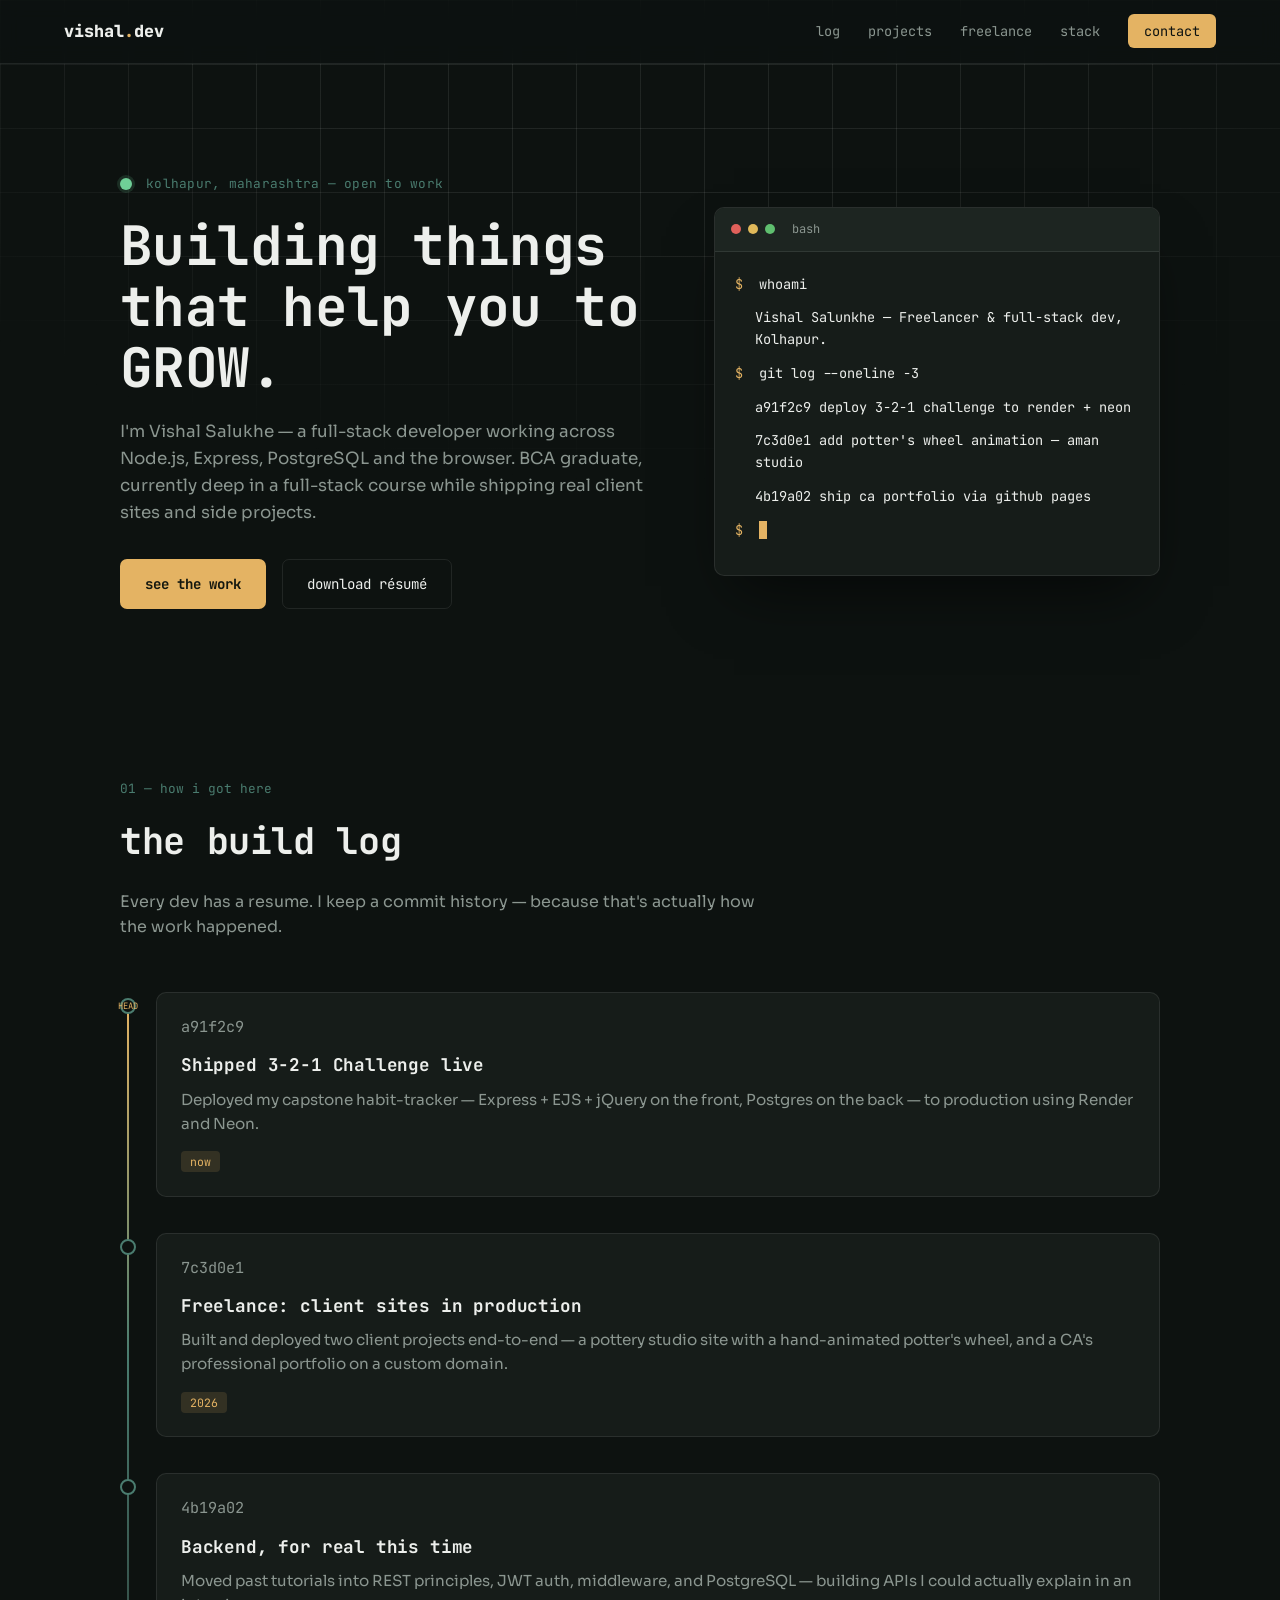
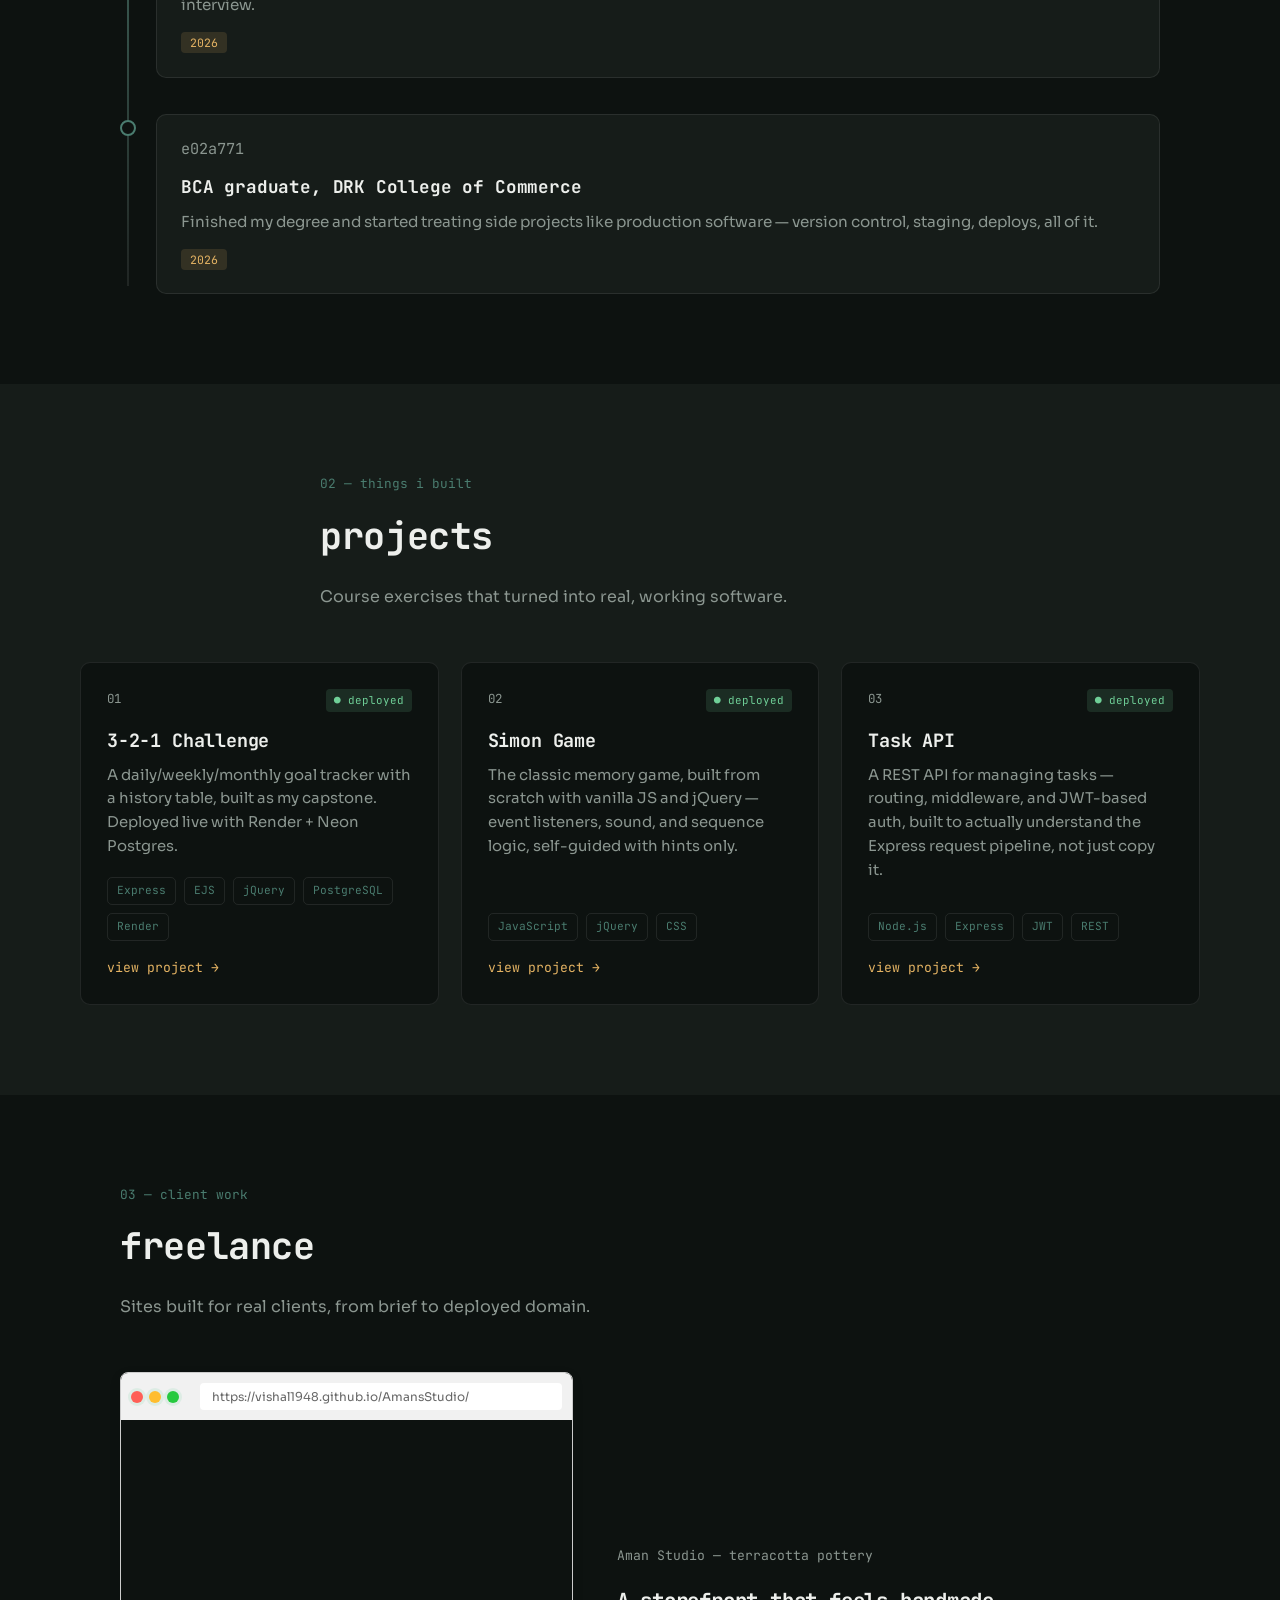
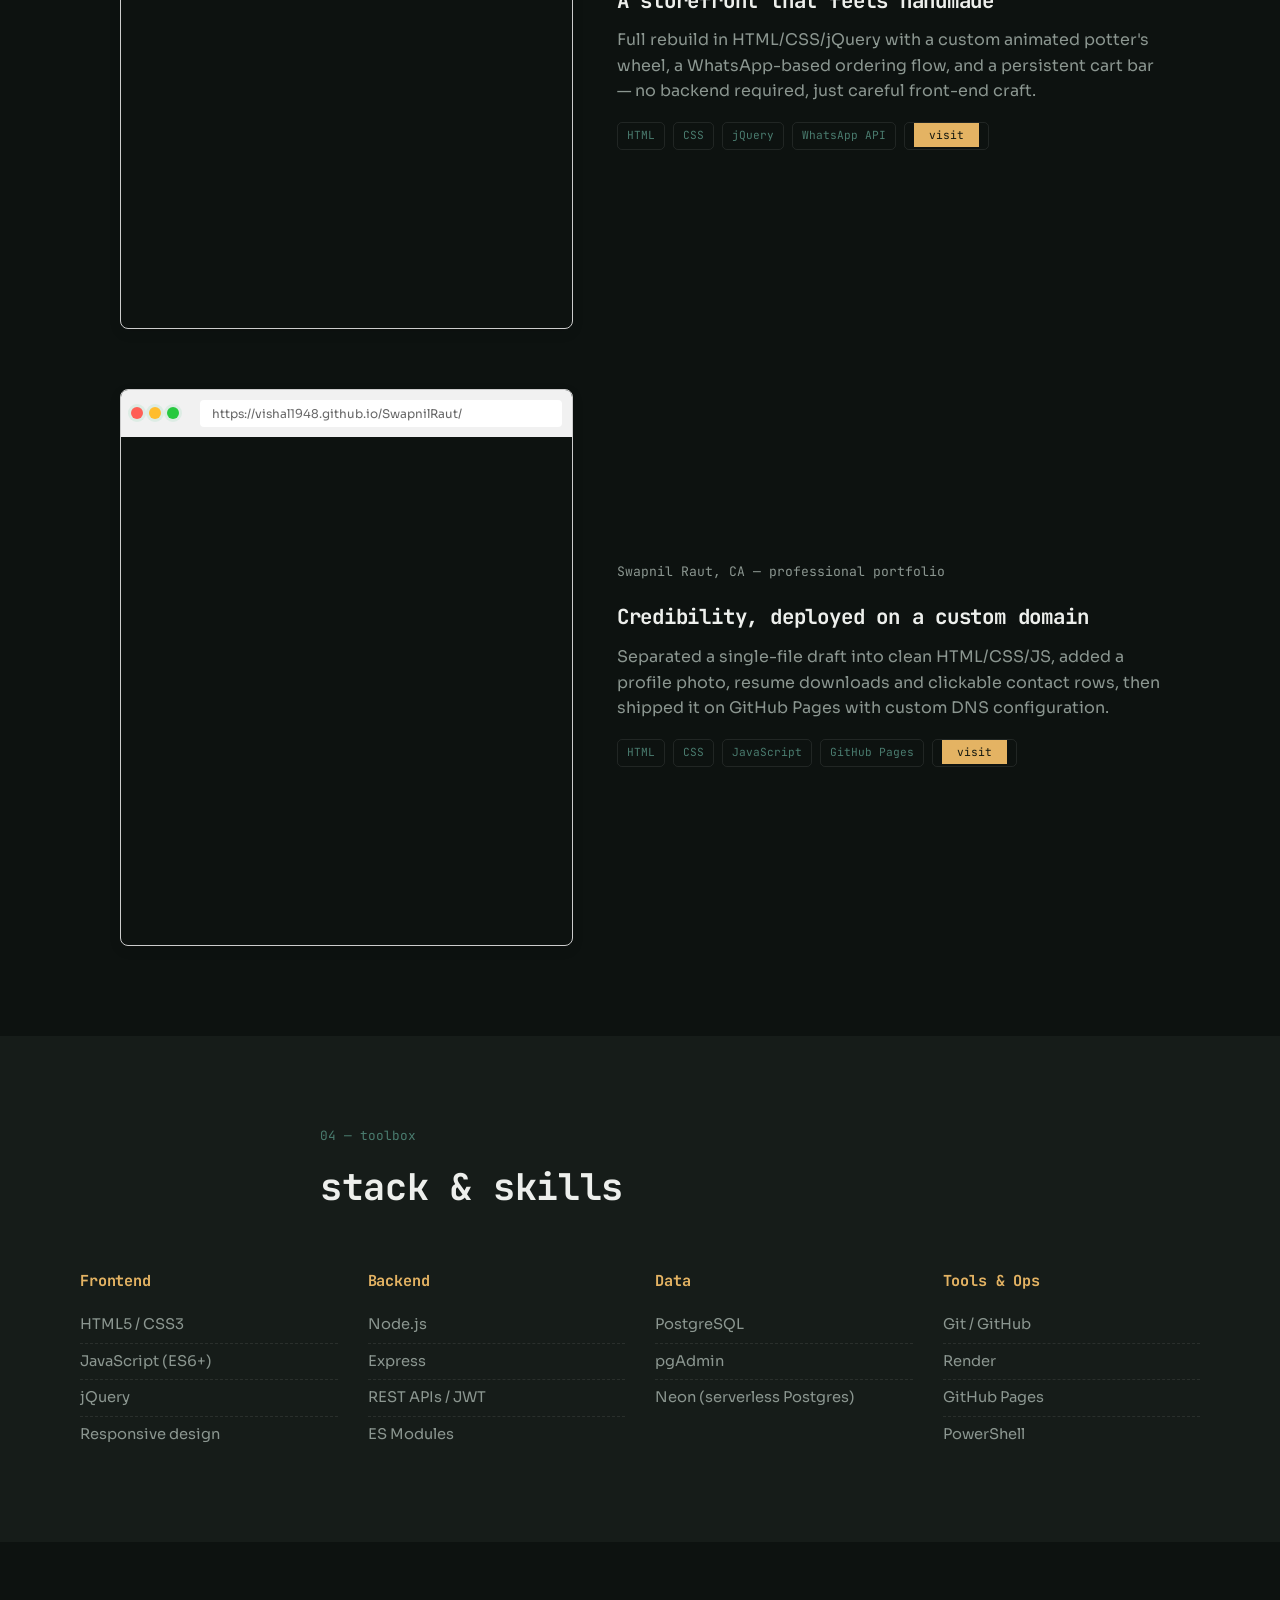
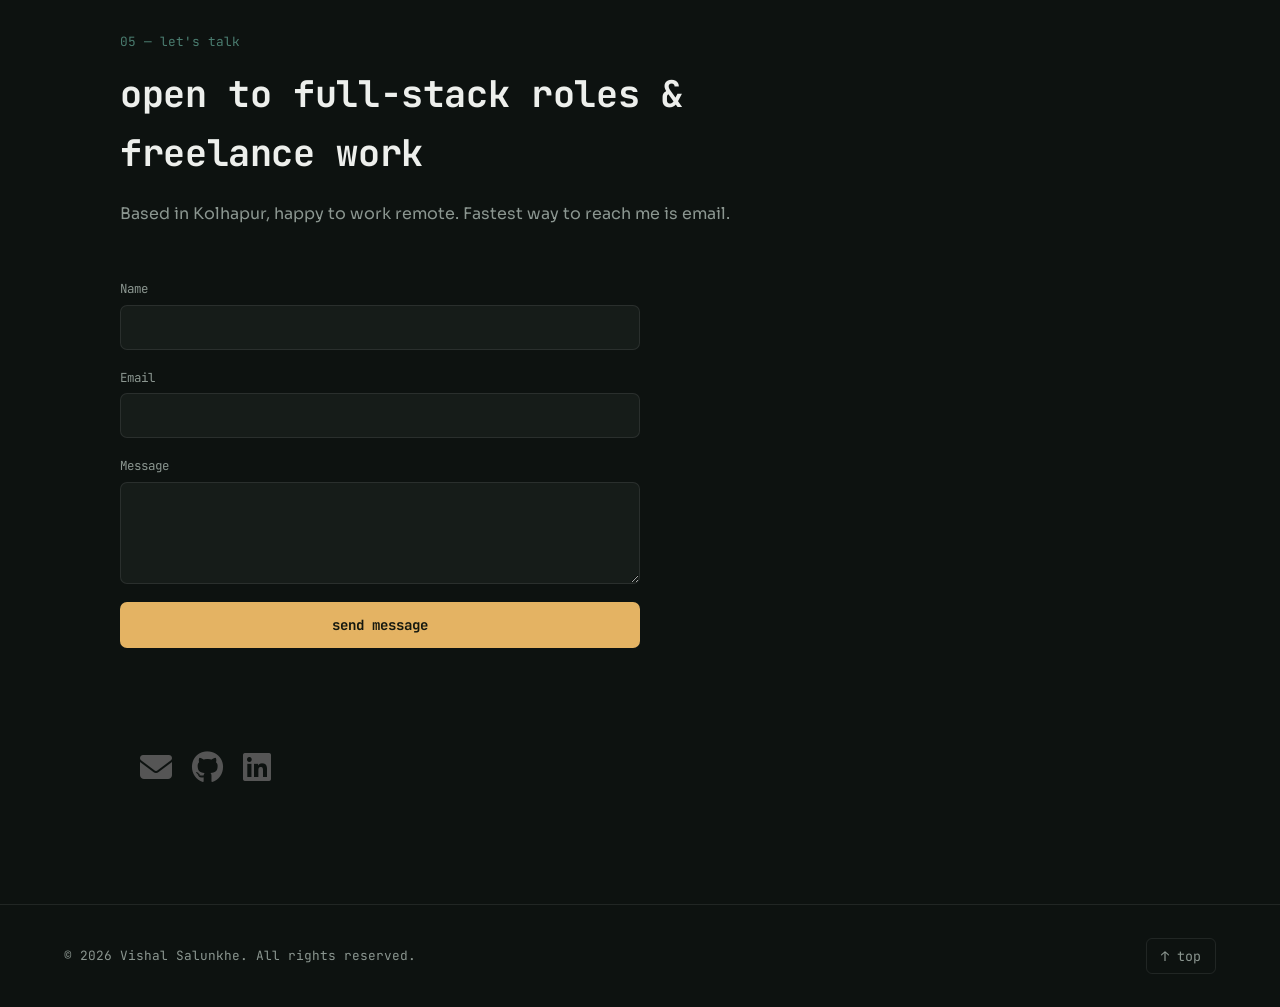
==== index.html @ b3265fe9 "First version of my portfolio" ====
<!DOCTYPE html>
<html lang="en">
<head>
<meta charset="UTF-8">
<meta name="viewport" content="width=device-width, initial-scale=1.0">
<title>Vishal — Freelancer & Full-Stack Developer</title>
<link rel="preconnect" href="https://fonts.googleapis.com">
<link href="https://fonts.googleapis.com/css2?family=JetBrains+Mono:wght@400;500;700;800&family=Sora:wght@300;400;500;600;700&display=swap" rel="stylesheet">
<link rel="stylesheet" href="style.css">
<link rel="stylesheet" href="https://cdnjs.cloudflare.com/ajax/libs/font-awesome/6.5.1/css/all.min.css">
</head>
<body>

<!-- ambient noise / grid backdrop -->
<div class="grid-backdrop" aria-hidden="true"></div>

<!-- ===== NAV ===== -->
<nav class="nav" id="nav">
  <a href="#top" class="nav__brand">vishal<span class="accent">.</span>dev</a>
  <button class="nav__toggle" id="navToggle" aria-label="Toggle menu">
    <span></span><span></span><span></span>
  </button>
  <ul class="nav__links" id="navLinks">
    <li><a href="#log" data-nav>log</a></li>
    <li><a href="#build" data-nav>projects</a></li>
    <li><a href="#freelance" data-nav>freelance</a></li>
    <li><a href="#stack" data-nav>stack</a></li>
    <li><a href="#contact" data-nav class="nav__cta">contact</a></li>
  </ul>
</nav>

<!-- ===== HERO ===== -->
<header class="hero" id="top">
  <div class="hero__inner">
    <p class="hero__eyebrow">
      <span class="dot" aria-hidden="true"></span>
      kolhapur, maharashtra &mdash; open to work
    </p>
    <h1 class="hero__title">
      <span class="hero__line" id="typedLine">Building things that help you to GROW.
    </h1>
    <p class="hero__sub">
      I'm Vishal Salukhe — a full-stack developer working across Node.js, Express, PostgreSQL and the browser.
      BCA graduate, currently deep in a full-stack course while shipping real client sites and side projects.
    </p>
    <div class="hero__actions">
      <a href="#build" class="btn btn--primary">see the work</a>
      <a href="/assets/Vishal_Resume.pdf" class="btn btn--ghost" download>download résumé</a>
    </div>
  </div>

  <div class="hero__terminal" aria-hidden="true">
    <div class="terminal">
      <div class="terminal__bar">
        <span></span><span></span><span></span>
        <p>bash</p>
      </div>
      <div class="terminal__body" id="terminalBody">
        <p><span class="prompt">$</span> whoami</p>
        <p class="typed-out">Vishal Salunkhe — Freelancer & full-stack dev, Kolhapur.</p>
        <p><span class="prompt">$</span> git log --oneline -3</p>
        <p class="typed-out">a91f2c9 deploy 3-2-1 challenge to render + neon</p>
        <p class="typed-out">7c3d0e1 add potter's wheel animation — aman studio</p>
        <p class="typed-out">4b19a02 ship ca portfolio via github pages</p>
        <p><span class="prompt">$</span> <span class="cursor">&nbsp;</span></p>
      </div>
    </div>
  </div>
</header>

<main>

<!-- ===== BUILD LOG (signature timeline) ===== -->
<section class="section" id="log">
  <div class="section__head">
    <p class="eyebrow">01 &mdash; how i got here</p>
    <h2>the build log</h2>
    <p class="section__desc">Every dev has a resume. I keep a commit history — because that's actually how the work happened.</p>
  </div>

  <div class="commitlog">
    <div class="commitlog__line" aria-hidden="true"></div>

    <div class="commit">
      <div class="commit__node">HEAD</div>
      <div class="commit__card">
        <p class="commit__hash">a91f2c9</p>
        <h3>Shipped 3-2-1 Challenge live</h3>
        <p>Deployed my capstone habit-tracker — Express + EJS + jQuery on the front, Postgres on the back — to production using Render and Neon.</p>
        <span class="commit__tag">now</span>
      </div>
    </div>

    <div class="commit">
      <div class="commit__node"></div>
      <div class="commit__card">
        <p class="commit__hash">7c3d0e1</p>
        <h3>Freelance: client sites in production</h3>
        <p>Built and deployed two client projects end-to-end — a pottery studio site with a hand-animated potter's wheel, and a CA's professional portfolio on a custom domain.</p>
        <span class="commit__tag">2026</span>
      </div>
    </div>

    <div class="commit">
      <div class="commit__node"></div>
      <div class="commit__card">
        <p class="commit__hash">4b19a02</p>
        <h3>Backend, for real this time</h3>
        <p>Moved past tutorials into REST principles, JWT auth, middleware, and PostgreSQL — building APIs I could actually explain in an interview.</p>
        <span class="commit__tag">2026</span>
      </div>
    </div>

    <div class="commit">
      <div class="commit__node"></div>
      <div class="commit__card">
        <p class="commit__hash">e02a771</p>
        <h3>BCA graduate, DRK College of Commerce</h3>
        <p>Finished my degree and started treating side projects like production software — version control, staging, deploys, all of it.</p>
        <span class="commit__tag">2026</span>
      </div>
    </div>

  </div>
</section>

<!-- ===== PROJECTS ===== -->
<section class="section section--alt" id="build">
  <div class="section__head">
    <p class="eyebrow">02 &mdash; things i built</p>
    <h2>projects</h2>
    <p class="section__desc">Course exercises that turned into real, working software.</p>
  </div>

  <div class="projects" id="projectGrid">
    <!-- populated by jQuery from PROJECTS data, see script.js -->
  </div>
</section>

<!-- ===== FREELANCE ===== -->
<section class="section" id="freelance">
  <div class="section__head">
    <p class="eyebrow">03 &mdash; client work</p>
    <h2>freelance</h2>
    <p class="section__desc">Sites built for real clients, from brief to deployed domain.</p>
  </div>

  <div class="freelance">
    <article class="freelance__card">
      <!-- <div class="freelance__media" data-tilt>
        <div class="wheel" aria-hidden="true">
          <div class="wheel__pot"></div>
        </div>
      </div> -->
      <div class="browser-container">
      <!-- Fake Browser Top Bar -->
          <div class="browser-bar">
            <span class="dot red"></span>
            <span class="dot yellow"></span>
            <span class="dot green"></span>
            <div class="browser-search">https://vishal1948.github.io/AmansStudio/</div>
          </div>
        <!-- The Live Preview Area -->
        <iframe src="https://vishal1948.github.io/AmansStudio/" title="Project Preview" loading="lazy"></iframe>
      </div>

      <div class="freelance__body">
        <p class="freelance__client">Aman Studio &mdash; terracotta pottery</p>
        <h3>A storefront that feels handmade</h3>
        <p>Full rebuild in HTML/CSS/jQuery with a custom animated potter's wheel, a WhatsApp-based ordering flow, and a persistent cart bar — no backend required, just careful front-end craft.</p>
        <ul class="tags">
          <li>HTML</li><li>CSS</li><li>jQuery</li><li>WhatsApp API</li><li><a href="https://vishal1948.github.io/AmansStudio/" target="_blank" style="background-color: #E4B363; color: #14180F; padding: 5px 15px;">visit</a></li>
        </ul>
      </div>
    </article>

    <article class="freelance__card freelance__card--reverse">
      <div class="browser-container">
      <!-- Fake Browser Top Bar -->
          <div class="browser-bar">
            <span class="dot red"></span>
            <span class="dot yellow"></span>
            <span class="dot green"></span>
            <div class="browser-search">https://vishal1948.github.io/SwapnilRaut/</div>
          </div>
        <!-- The Live Preview Area -->
        <iframe src="https://vishal1948.github.io/SwapnilRaut/" title="Project Preview" loading="lazy" ></iframe>
      </div>
      <div class="freelance__body">
        <p class="freelance__client">Swapnil Raut, CA &mdash; professional portfolio</p>
        <h3>Credibility, deployed on a custom domain</h3>
        <p>Separated a single-file draft into clean HTML/CSS/JS, added a profile photo, resume downloads and clickable contact rows, then shipped it on GitHub Pages with custom DNS configuration.</p>
        <ul class="tags">
          <li>HTML</li><li>CSS</li><li>JavaScript</li><li>GitHub Pages</li><li><a href="https://vishal1948.github.io/SwapnilRaut/" target="_blank" style="background-color: #E4B363; color: #14180F; padding: 5px 15px;">visit</a></li>
        </ul>
      </div>
    </article>
  </div>
</section>

<!-- ===== STACK ===== -->
<section class="section section--alt" id="stack">
  <div class="section__head">
    <p class="eyebrow">04 &mdash; toolbox</p>
    <h2>stack &amp; skills</h2>
  </div>

  <div class="stackgrid">
    <div class="stackgroup">
      <h4>Frontend</h4>
      <ul><li>HTML5 / CSS3</li><li>JavaScript (ES6+)</li><li>jQuery</li><li>Responsive design</li></ul>
    </div>
    <div class="stackgroup">
      <h4>Backend</h4>
      <ul><li>Node.js</li><li>Express</li><li>REST APIs / JWT</li><li>ES Modules</li></ul>
    </div>
    <div class="stackgroup">
      <h4>Data</h4>
      <ul><li>PostgreSQL</li><li>pgAdmin</li><li>Neon (serverless Postgres)</li></ul>
    </div>
    <div class="stackgroup">
      <h4>Tools &amp; Ops</h4>
      <ul><li>Git / GitHub</li><li>Render</li><li>GitHub Pages</li><li>PowerShell</li></ul>
    </div>
  </div>
</section>

<!-- ===== CONTACT ===== -->
<section class="section contact" id="contact">
  <div class="section__head">
    <p class="eyebrow">05 &mdash; let's talk</p>
    <h2>open to full-stack roles &amp; freelance work</h2>
    <p class="section__desc">Based in Kolhapur, happy to work remote. Fastest way to reach me is email.</p>
  </div>

  <form class="contact__form" id="contactForm" action="https://formspree.io/f/xaqrojvz" method="POST">
    <div class="field">
      <label for="name">Name</label>
      <input type="text" id="name" name="name" required>
    </div>
    <div class="field">
      <label for="email">Email</label>
      <input type="email" id="email" name="email" required>
    </div>
    <div class="field">
      <label for="message">Message</label>
      <textarea id="message" name="message" rows="4" required></textarea>
    </div>
    <button type="submit" class="btn btn--primary">send message</button>
    <p class="contact__status" id="contactStatus" role="status"></p>
  </form>
 
  <div class="social-container">
        <!-- Gmail Link (using envelope icon) -->
        <a href="mailto:salunkhevish1948@gmail.com" class="social-icon gmail" title="Email Me">
            <i class="fa-solid fa-envelope"></i>
        </a>

        <!-- GitHub Link -->
        <a href="https://github.com/vishal1948" target="_blank" class="social-icon github" title="GitHub Profile">
            <i class="fa-brands fa-github"></i>
        </a>

        <!-- LinkedIn Link -->
        <a href="https://www.linkedin.com/in/vishal-salunkhe-6aa006210/?lipi=urn%3Ali%3Apage%3Ad_flagship3_feed%3BS9roXnDfThKMFryb0PA30Q%3D%3D" target="_blank" class="social-icon linkedin" title="LinkedIn Profile">
            <i class="fa-brands fa-linkedin"></i>
        </a>
    </div>
</section>

</main>

<footer class="footer">
  <p>&copy; <span id="year"></span> Vishal Salunkhe. All rights reserved.</p>
  <button id="toTop" class="footer__top" aria-label="Back to top">↑ top</button>
</footer>

<script src="https://code.jquery.com/jquery-3.7.1.min.js"></script>
<script src="script.js"></script>
</body>
</html>
---- style.css ----
/* ============ TOKENS ============ */
:root {
  --bg: #0d1210;
  --surface: #161c19;
  --surface-2: #1d2521;
  --text: #edefec;
  --muted: #8b9690;
  --accent: #e4b363;
  --accent-soft: rgba(228, 179, 99, 0.14);
  --accent-2: #4a7c6f;
  --border: rgba(237, 239, 236, 0.09);
  --mono: "JetBrains Mono", ui-monospace, monospace;
  --sans: "Sora", system-ui, sans-serif;
  --radius: 10px;
  --maxw: 1120px;
}

@media (prefers-reduced-motion: reduce) {
  * {
    animation-duration: 0.01ms !important;
    animation-iteration-count: 1 !important;
    transition-duration: 0.01ms !important;
    scroll-behavior: auto !important;
  }
}

*,
*::before,
*::after {
  box-sizing: border-box;
}
html {
  scroll-behavior: smooth;
}
body {
  margin: 0;
  background: var(--bg);
  color: var(--text);
  font-family: var(--sans);
  line-height: 1.6;
  -webkit-font-smoothing: antialiased;
  overflow-x: hidden;
}
h1,
h2,
h3,
h4 {
  font-family: var(--mono);
  font-weight: 700;
  letter-spacing: -0.01em;
  margin: 0 0 0.5em;
}
a {
  color: inherit;
  text-decoration: none;
}
ul {
  margin: 0;
  padding: 0;
  list-style: none;
}
img {
  max-width: 100%;
  display: block;
}
.accent {
  color: var(--accent);
}

:focus-visible {
  outline: 2px solid var(--accent);
  outline-offset: 3px;
  border-radius: 4px;
}

/* ============ BACKDROP ============ */
.grid-backdrop {
  position: fixed;
  inset: 0;
  z-index: -1;
  background-image:
    linear-gradient(var(--border) 1px, transparent 1px),
    linear-gradient(90deg, var(--border) 1px, transparent 1px);
  background-size: 64px 64px;
  mask-image: radial-gradient(
    ellipse 80% 60% at 50% 0%,
    black 40%,
    transparent 90%
  );
}

/* ============ NAV ============ */
.nav {
  position: sticky;
  top: 0;
  z-index: 100;
  display: flex;
  align-items: center;
  justify-content: space-between;
  padding: 18px clamp(20px, 5vw, 64px);
  background: rgba(13, 18, 16, 0.75);
  backdrop-filter: blur(10px);
  border-bottom: 1px solid var(--border);
}
.nav__brand {
  font-family: var(--mono);
  font-weight: 800;
  font-size: 1.05rem;
}
.nav__links {
  display: flex;
  align-items: center;
  gap: 28px;
  font-family: var(--mono);
  font-size: 0.85rem;
}
.nav__links a {
  color: var(--muted);
  transition: color 0.2s;
  position: relative;
}
.nav__links a:hover {
  color: var(--text);
}
.nav__links a.active {
  color: var(--accent);
}
.nav__cta {
  color: var(--bg) !important;
  background: var(--accent);
  padding: 8px 16px;
  border-radius: 6px;
}
.nav__cta:hover {
  color: var(--bg) !important;
  opacity: 0.9;
}
.nav__toggle {
  display: none;
  flex-direction: column;
  gap: 5px;
  background: none;
  border: none;
  cursor: pointer;
  padding: 8px;
}
.nav__toggle span {
  width: 22px;
  height: 2px;
  background: var(--text);
  display: block;
}

/* ============ HERO ============ */
.hero {
  max-width: var(--maxw);
  margin: 0 auto;
  padding: clamp(48px, 9vw, 110px) clamp(20px, 5vw, 40px) 80px;
  display: grid;
  grid-template-columns: 1.1fr 0.9fr;
  gap: 48px;
  align-items: center;
}
.hero__eyebrow {
  font-family: var(--mono);
  font-size: 0.8rem;
  color: var(--accent-2);
  display: flex;
  align-items: center;
  gap: 8px;
  margin: 0 0 22px;
  text-transform: lowercase;
  letter-spacing: 0.02em;
}
.dot {
  width: 7px;
  height: 7px;
  border-radius: 50%;
  background: #6fcf97;
  box-shadow: 0 0 0 3px rgba(111, 207, 151, 0.15);
  display: inline-block;
  animation: pulse 2s infinite;
}
@keyframes pulse {
  0%,
  100% {
    opacity: 1;
  }
  50% {
    opacity: 0.4;
  }
}

.hero__title {
  font-size: clamp(2.1rem, 5vw, 3.4rem);
  line-height: 1.12;
  margin-bottom: 20px;
}
.hero__sub {
  color: var(--muted);
  font-size: 1.05rem;
  max-width: 46ch;
  margin: 0 0 32px;
}
.hero__actions {
  display: flex;
  gap: 16px;
  flex-wrap: wrap;
}

.btn {
  font-family: var(--mono);
  font-size: 0.88rem;
  padding: 13px 24px;
  border-radius: 7px;
  display: inline-block;
  transition:
    transform 0.15s ease,
    opacity 0.15s ease,
    background 0.2s;
  border: 1px solid transparent;
}

.btn--primary {
  background: var(--accent);
  color: #14180f;
  font-weight: 700;
}
.btn--primary:hover {
  transform: translateY(-2px);
  opacity: 0.92;
}
.btn--ghost {
  border-color: var(--border);
  color: var(--text);
}
.btn--ghost:hover {
  border-color: var(--accent);
  color: var(--accent);
}

/* ---- terminal ---- */
.hero__terminal {
  position: relative;
}
.terminal {
  background: var(--surface);
  border: 1px solid var(--border);
  border-radius: var(--radius);
  overflow: hidden;
  box-shadow: 0 30px 60px -20px rgba(0, 0, 0, 0.6);
}
.terminal__bar {
  display: flex;
  align-items: center;
  gap: 7px;
  padding: 12px 16px;
  background: var(--surface-2);
  border-bottom: 1px solid var(--border);
}
.terminal__bar span {
  width: 10px;
  height: 10px;
  border-radius: 50%;
  background: #43494a;
}
.terminal__bar span:nth-child(1) {
  background: #e0605a;
}
.terminal__bar span:nth-child(2) {
  background: #e0b95a;
}
.terminal__bar span:nth-child(3) {
  background: #5fbf6f;
}
.terminal__bar p {
  margin: 0 0 0 10px;
  font-family: var(--mono);
  font-size: 0.75rem;
  color: var(--muted);
}
.terminal__body {
  padding: 22px 20px;
  font-family: var(--mono);
  font-size: 0.85rem;
  min-height: 220px;
}
.terminal__body p {
  margin: 0 0 12px;
  color: var(--text);
}
.prompt {
  color: var(--accent);
  margin-right: 8px;
}
.typed-out {
  color: var(--muted);
  padding-left: 20px;
}
.cursor {
  background: var(--accent);
  animation: blink 1s step-start infinite;
}
@keyframes blink {
  50% {
    opacity: 0;
  }
}

/* ============ SECTIONS ============ */
.section {
  max-width: var(--maxw);
  margin: 0 auto;
  padding: 90px clamp(20px, 5vw, 40px);
}
.section--alt {
  background: var(--surface);
  max-width: none;
}
.section--alt > * {
  max-width: var(--maxw);
  margin-left: auto;
  margin-right: auto;
}
.section__head {
  margin-bottom: 52px;
  max-width: 640px;
}
.eyebrow {
  font-family: var(--mono);
  color: var(--accent-2);
  font-size: 0.8rem;
  margin: 0 0 12px;
}
.section__head h2 {
  font-size: clamp(1.6rem, 3.4vw, 2.3rem);
}
.section__desc {
  color: var(--muted);
  margin: 10px 0 0;
}

/* ============ COMMIT LOG ============ */
.commitlog {
  position: relative;
  padding-left: 36px;
}
.commitlog__line {
  position: absolute;
  left: 7px;
  top: 8px;
  bottom: 8px;
  width: 2px;
  background: linear-gradient(
    var(--accent),
    var(--accent-2) 40%,
    var(--border)
  );
}
.commit {
  position: relative;
  margin-bottom: 36px;
}
.commit:last-child {
  margin-bottom: 0;
}
.commit__node {
  position: absolute;
  left: -36px;
  top: 6px;
  width: 16px;
  height: 16px;
  border-radius: 50%;
  background: var(--bg);
  border: 2px solid var(--accent-2);
  display: flex;
  align-items: center;
  justify-content: center;
  font-family: var(--mono);
  font-size: 0.55rem;
  color: var(--accent);
}
.commit:first-child .commit__node {
  border-color: var(--accent);
  background: var(--accent);
  box-shadow: 0 0 0 4px var(--accent-soft);
  width: auto;
  height: auto;
  padding: 2px 7px;
  left: -46px;
  border-radius: 4px;
  top: 2px;
  color: var(--bg);
  font-weight: 700;
}
.commit__card {
  background: var(--surface);
  border: 1px solid var(--border);
  border-radius: var(--radius);
  padding: 22px 24px;
  transition:
    border-color 0.2s,
    transform 0.2s;
}
.commit__card:hover {
  border-color: var(--accent-2);
  transform: translateX(4px);
}
.commit__hash {
  font-family: var(--mono);
  color: var(--accent-2);
  font-size: 0.78rem;
  margin: 0 0 8px;
}
.commit__card h3 {
  font-size: 1.1rem;
  margin-bottom: 8px;
}
.commit__card p {
  color: var(--muted);
  margin: 0 0 12px;
  font-size: 0.95rem;
}
.commit__tag {
  font-family: var(--mono);
  font-size: 0.72rem;
  color: var(--accent);
  background: var(--accent-soft);
  padding: 3px 9px;
  border-radius: 4px;
}

/* ============ PROJECTS ============ */
.projects {
  display: grid;
  grid-template-columns: repeat(auto-fit, minmax(300px, 1fr));
  gap: 22px;
}
.project {
  background: var(--bg);
  border: 1px solid var(--border);
  border-radius: var(--radius);
  padding: 26px;
  display: flex;
  flex-direction: column;
  transition:
    transform 0.2s,
    border-color 0.2s;
}
.project:hover {
  transform: translateY(-4px);
  border-color: var(--accent-2);
}
.project__top {
  display: flex;
  justify-content: space-between;
  align-items: flex-start;
  margin-bottom: 14px;
}
.project__index {
  font-family: var(--mono);
  color: var(--muted);
  font-size: 0.78rem;
}
.project__status {
  font-family: var(--mono);
  font-size: 0.68rem;
  padding: 3px 8px;
  border-radius: 4px;
}
.project__status--live {
  background: rgba(111, 207, 151, 0.14);
  color: #6fcf97;
}
.project__status--course {
  background: rgba(139, 150, 144, 0.14);
  color: var(--muted);
}
.project h3 {
  font-size: 1.15rem;
  margin-bottom: 8px;
}
.project p {
  color: var(--muted);
  font-size: 0.93rem;
  margin: 0 0 18px;
  flex-grow: 1;
}
.tags {
  display: flex;
  flex-wrap: wrap;
  gap: 8px;
  margin-bottom: 16px;
}
.tags li {
  font-family: var(--mono);
  font-size: 0.7rem;
  color: var(--accent-2);
  border: 1px solid var(--border);
  padding: 4px 9px;
  border-radius: 5px;
}

.project__link {
  font-family: var(--mono);
  font-size: 0.82rem;
  color: var(--accent);
  display: inline-flex;
  align-items: center;
  gap: 6px;
}
.project__link:hover {
  text-decoration: underline;
}

.browser-container {
  border: 1px solid #ccc;
  border-radius: 8px;
  overflow: hidden;
  box-shadow: 0 4px 12px rgba(0, 0, 0, 0.1);
}
.browser-bar {
  background: #f1f1f1;
  padding: 10px;
  display: flex;
  align-items: center;
}
.dot {
  height: 12px;
  width: 12px;
  border-radius: 50%;
  margin-right: 6px;
  display: inline-block;
}
.red {
  background: #ff5f56;
}
.yellow {
  background: #ffbd2e;
}
.green {
  background: #27c93f;
}

.browser-search {
  background: white;
  color: #666;
  font-size: 12px;
  padding: 4px 12px;
  border-radius: 4px;
  margin-left: 15px;
  flex-grow: 1;
  max-width: 400px;
}
iframe {
  width: 100%;
  height: 500px;
  border: none;
}
/* ============ FREELANCE ============ */
.freelance {
  display: flex;
  flex-direction: column;
  gap: 60px;
}
.freelance__card {
  display: grid;
  grid-template-columns: 1fr 1.2fr;
  gap: 44px;
  align-items: center;
}
.freelance__card--reverse .freelance__media {
  order: 2;
}
.freelance__card--reverse .freelance__body {
  order: 1;
}
.freelance__media {
  background: var(--surface);
  border: 1px solid var(--border);
  border-radius: var(--radius);
  aspect-ratio: 4/3;
  display: flex;
  align-items: center;
  justify-content: center;
  overflow: hidden;
}
.freelance__client {
  font-family: var(--mono);
  color: var(--accent-2);
  font-size: 0.82rem;
  margin: 0 0 10px;
}
.freelance__body h3 {
  font-size: 1.3rem;
}
.freelance__body p {
  color: var(--muted);
  margin: 10px 0 18px;
}

/* potter's wheel signature animation */
.wheel {
  width: 130px;
  height: 130px;
  border-radius: 50%;
  background: radial-gradient(
    circle at 50% 50%,
    var(--surface-2) 0 60%,
    var(--border) 61% 100%
  );
  position: relative;
  display: flex;
  align-items: center;
  justify-content: center;
  animation: spin 6s linear infinite;
}
@keyframes spin {
  to {
    transform: rotate(360deg);
  }
}
.wheel__pot {
  width: 46px;
  height: 60px;
  background: linear-gradient(var(--accent), #b9853d);
  border-radius: 50% 50% 40% 40% / 60% 60% 40% 40%;
}

/* CA card mockup */
.ca-card {
  width: 70%;
  background: var(--surface-2);
  border-radius: 8px;
  padding: 20px;
  border: 1px solid var(--border);
}
.ca-card__row {
  height: 10px;
  background: var(--border);
  border-radius: 3px;
  margin-bottom: 12px;
}
.ca-card__row.short {
  width: 60%;
}
.ca-card__row:first-child {
  width: 40%;
  background: var(--accent-2);
  opacity: 0.5;
}

/* ============ STACK ============ */
.stackgrid {
  display: grid;
  grid-template-columns: repeat(auto-fit, minmax(200px, 1fr));
  gap: 30px;
}
.stackgroup h4 {
  font-size: 0.95rem;
  color: var(--accent);
  margin-bottom: 14px;
}
.stackgroup li {
  color: var(--muted);
  font-size: 0.92rem;
  padding: 6px 0;
  border-bottom: 1px dashed var(--border);
}
.stackgroup li:last-child {
  border-bottom: none;
}

/* ============ CONTACT ============ */
.contact {
  text-align: left;
}
.contact__form {
  max-width: 520px;
  display: flex;
  flex-direction: column;
  gap: 18px;
  margin-bottom: 40px;
}
.field {
  display: flex;
  flex-direction: column;
  gap: 6px;
}
.field label {
  font-family: var(--mono);
  font-size: 0.78rem;
  color: var(--muted);
}
.field input,
.field textarea {
  background: var(--surface);
  border: 1px solid var(--border);
  border-radius: 7px;
  padding: 12px 14px;
  color: var(--text);
  font-family: var(--sans);
  font-size: 0.95rem;
  resize: vertical;
}
.field input:focus,
.field textarea:focus {
  border-color: var(--accent);
  outline: none;
}
.contact__status {
  font-family: var(--mono);
  font-size: 0.85rem;
  color: var(--accent-2);
  min-height: 1.2em;
  margin: 0;
}
.contact__links {
  display: flex;
  gap: 24px;
  flex-wrap: wrap;
  font-family: var(--mono);
  font-size: 0.88rem;
}
.contact__links a {
  color: var(--muted);
  border-bottom: 1px solid transparent;
  transition:
    color 0.2s,
    border-color 0.2s;
}
.contact__links a:hover {
  color: var(--accent);
  border-color: var(--accent);
}

/* ============ SOCIAL ============ */
.social-container {
  display: flex;
  gap: 20px;
  font-size: 32px; /* Controls the size of the icons */
  padding: 20px;
}

.social-icon {
  text-decoration: none;
  transition:
    transform 0.2s,
    color 0.2s;
}

/* Default neutral color */
.social-icon {
  color: #555;
}

/* Brand colors on hover */
.gmail:hover {
  color: #ea4335;
  transform: scale(1.1);
}
.github:hover {
  color: #24292e;
  transform: scale(1.1);
}
.linkedin:hover {
  color: #0077b5;
  transform: scale(1.1);
}
/* ============ FOOTER ============ */
                                                .footer {
                                                  display: flex;
                                                  align-items: center;
                                                  justify-content: space-between;
                                                  padding: 28px clamp(20px, 5vw, 64px);
                                                  border-top: 1px solid var(--border);
                                                  color: var(--muted);
                                                  font-family: var(--mono);
                                                  font-size: 0.8rem;
                                                }
.footer__top {
  background: none;
  border: 1px solid var(--border);
  color: var(--muted);
  padding: 8px 14px;
  border-radius: 6px;
  cursor: pointer;
  font-family: var(--mono);
}
.footer__top:hover {
  color: var(--accent);
  border-color: var(--accent);
}

/* ============ REVEAL ANIM ============ */
.reveal {
  opacity: 0;
  transform: translateY(24px);
  transition:
    opacity 0.6s ease,
    transform 0.6s ease;
}
.reveal.is-visible {
  opacity: 1;
  transform: none;
}

/* ============ RESPONSIVE ============ */
@media (max-width: 860px) {
  .hero {
    grid-template-columns: 1fr;
  }
  .hero__terminal {
    order: -1;
  }
  .freelance__card,
  .freelance__card--reverse {
    grid-template-columns: 1fr;
  }
  .freelance__card--reverse .freelance__media {
    order: 1;
  }
  .freelance__card--reverse .freelance__body {
    order: 2;
  }
}
@media (max-width: 720px) {
  .nav__links {
    position: fixed;
    top: 64px;
    right: 0;
    height: calc(100vh - 64px);
    width: 240px;
    background: var(--surface);
    flex-direction: column;
    align-items: flex-start;
    gap: 26px;
    padding: 36px 28px;
    transform: translateX(100%);
    transition: transform 0.25s ease;
    border-left: 1px solid var(--border);
  }
  .nav__links.is-open {
    transform: translateX(0);
  }
  .nav__toggle {
    display: flex;
  }
}
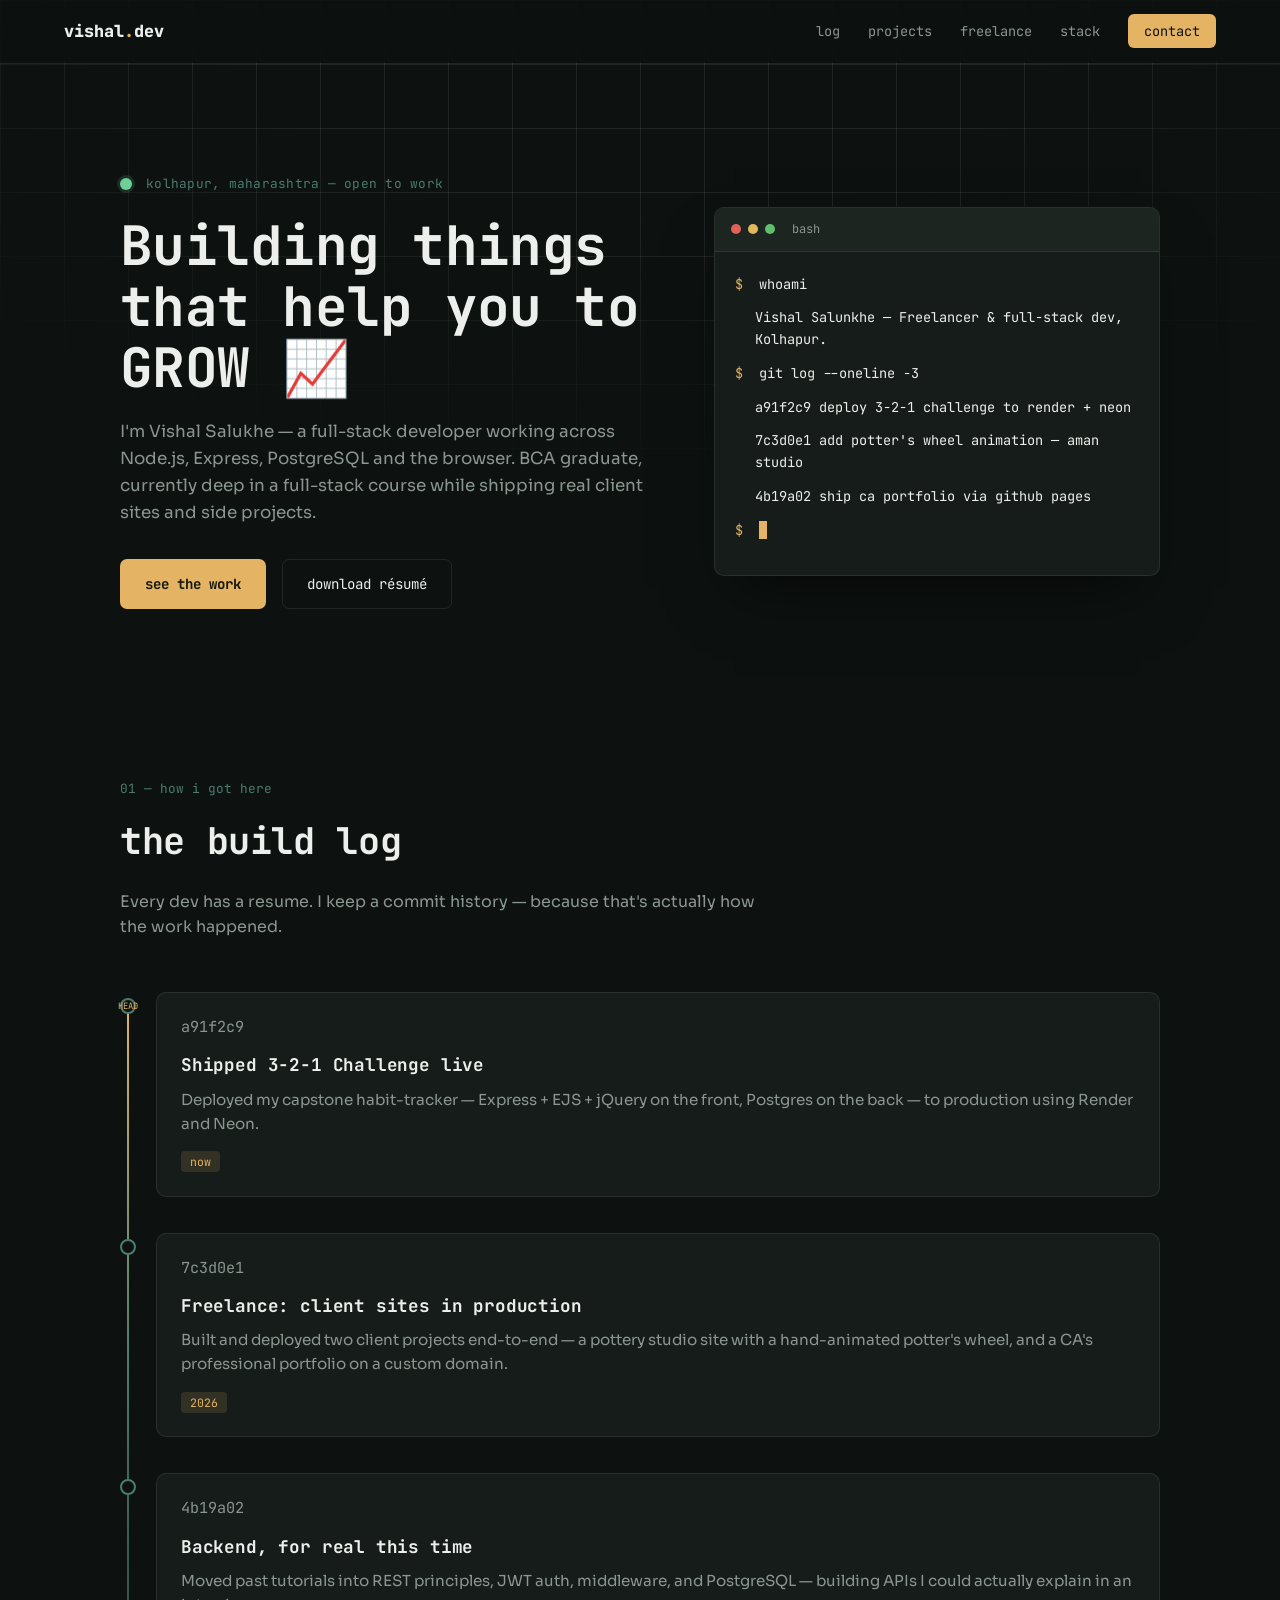
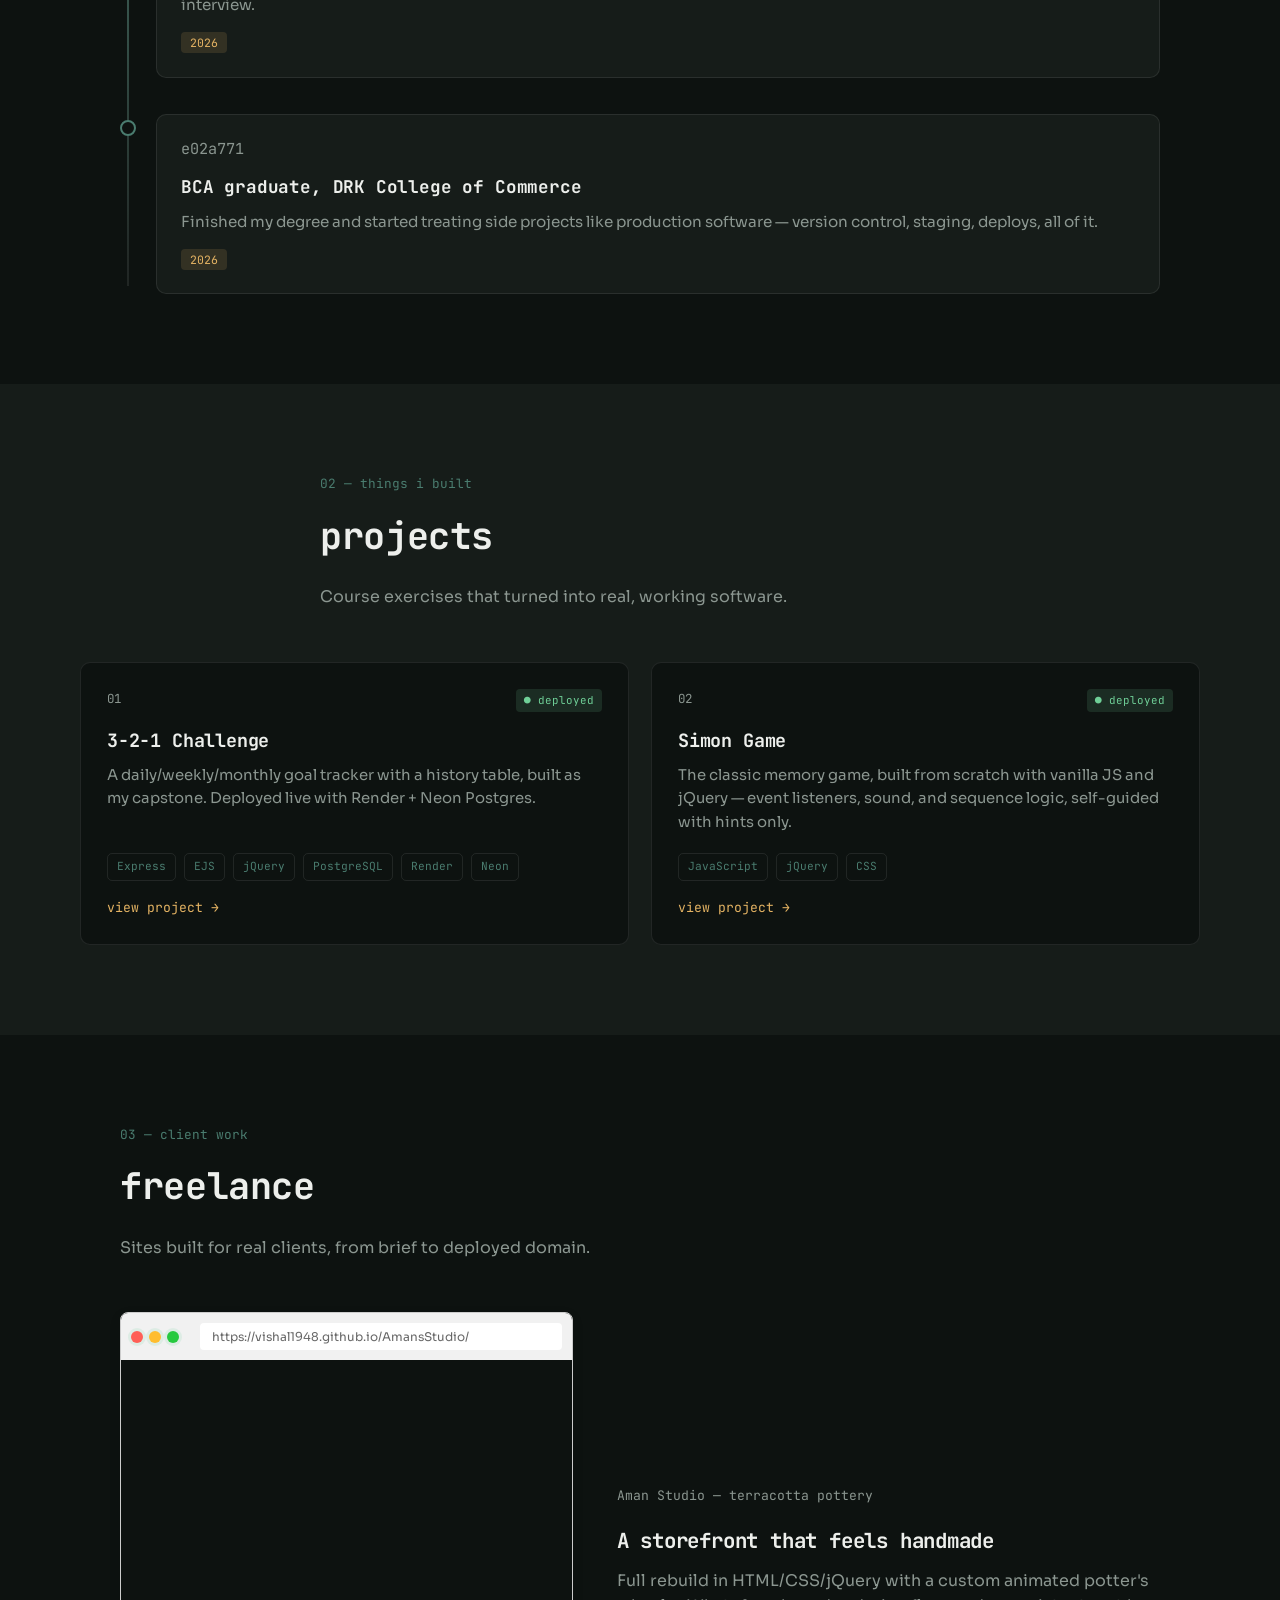
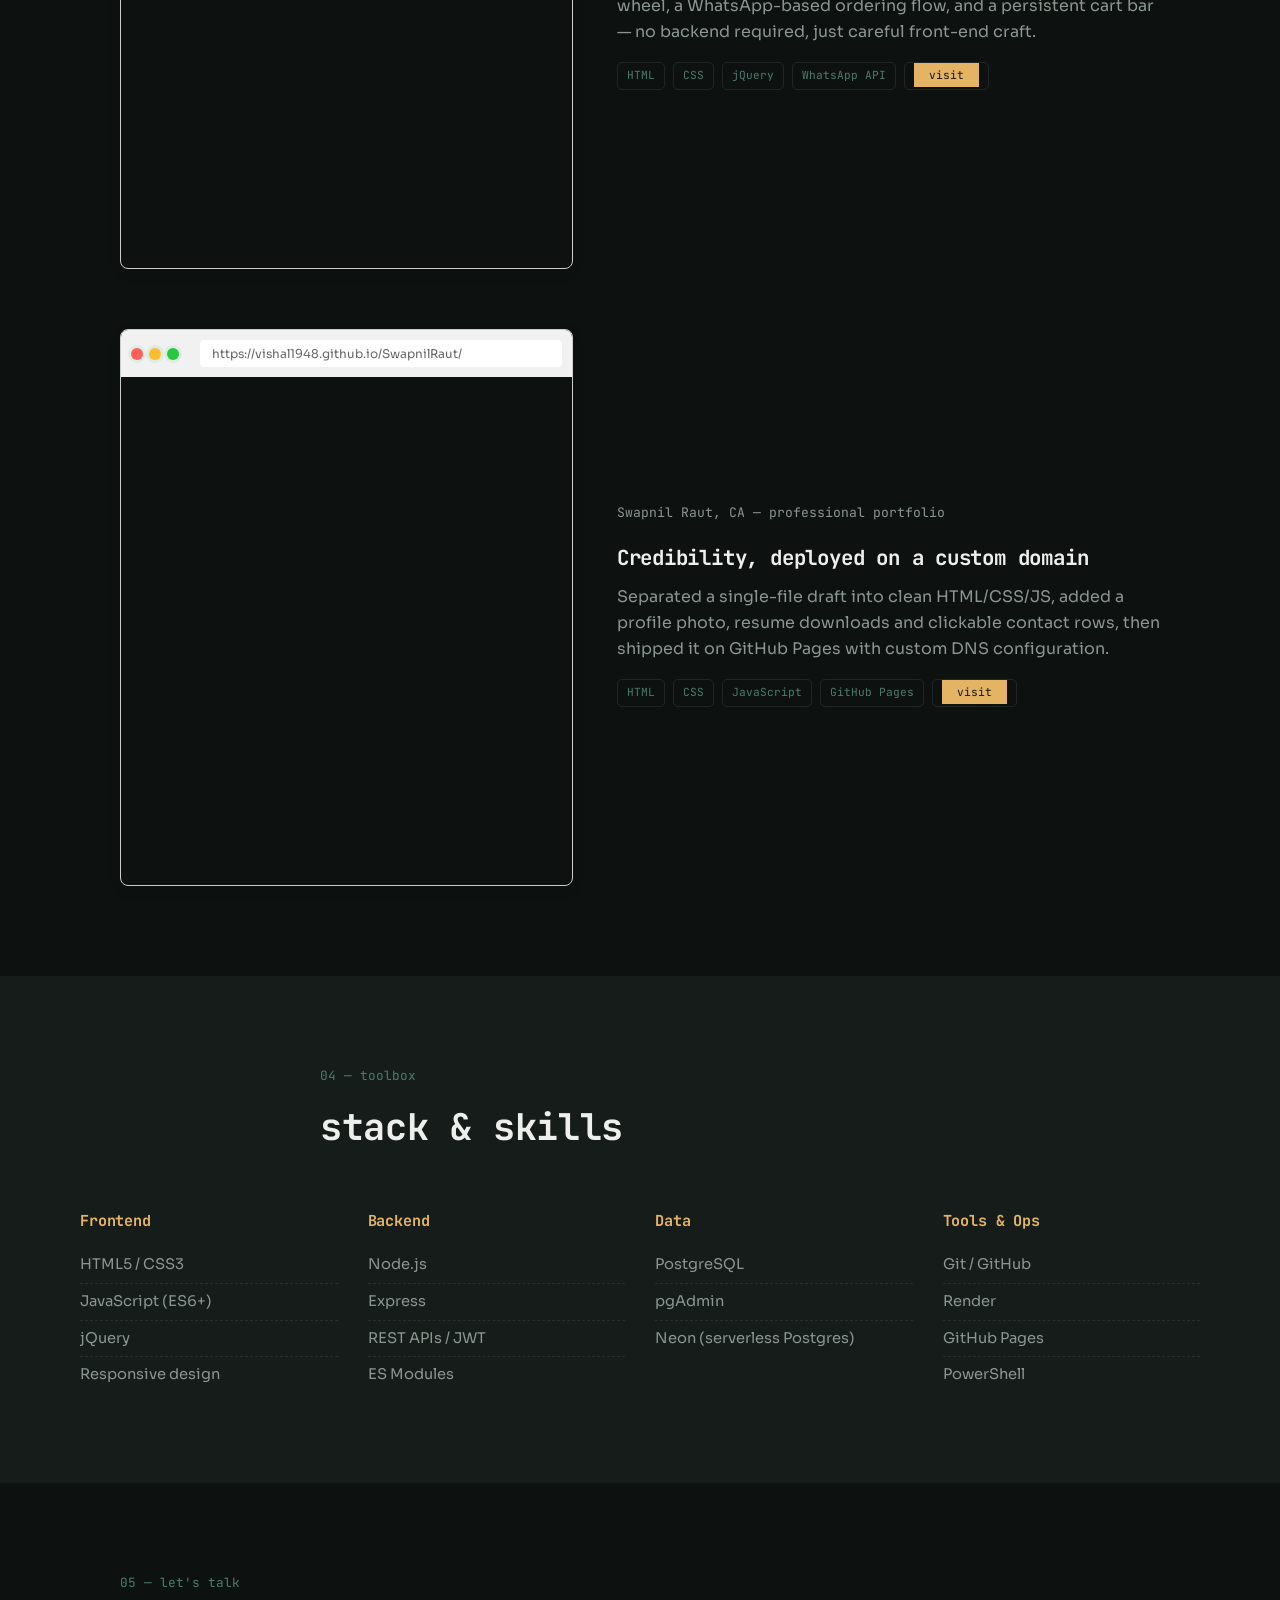
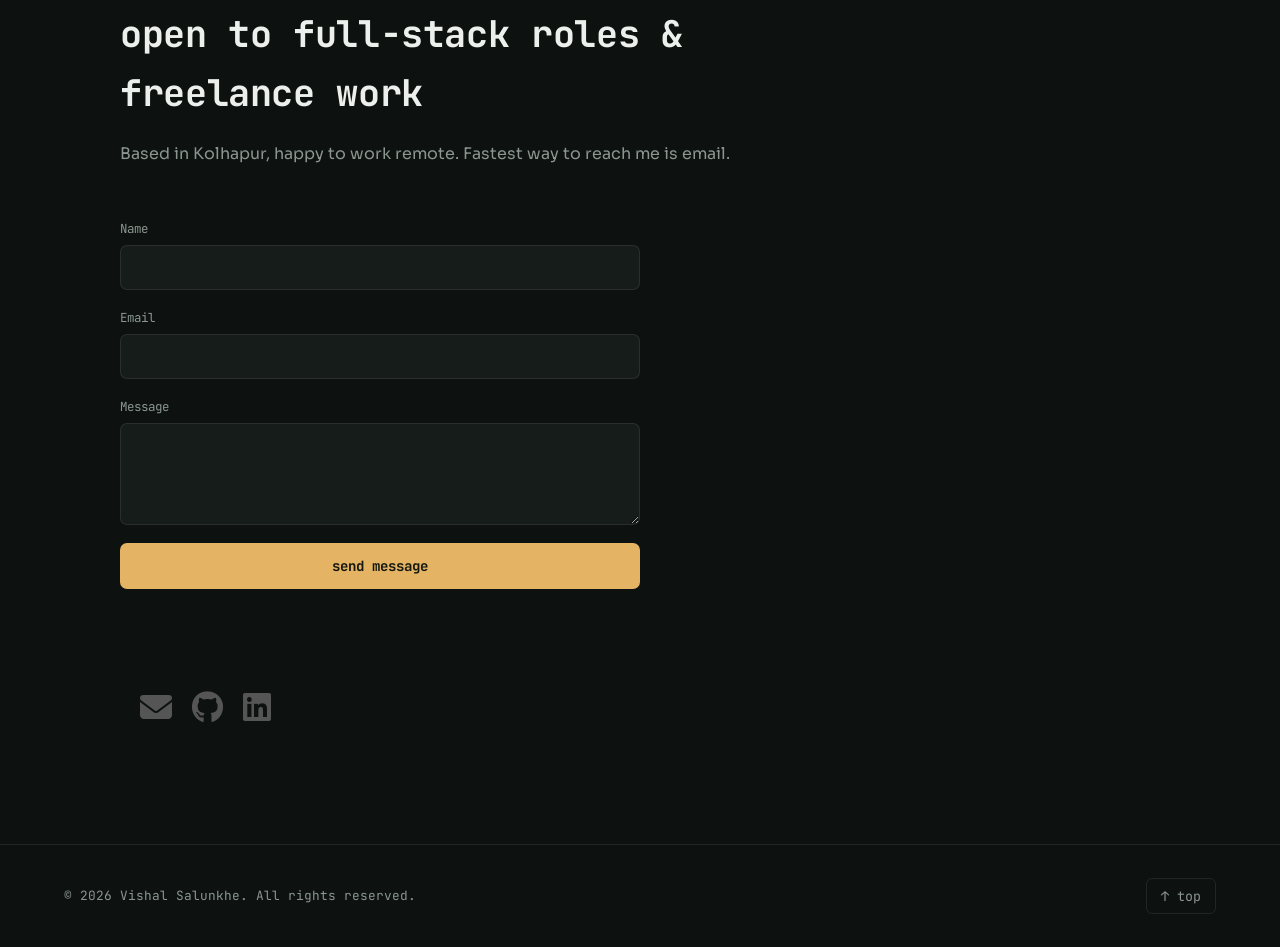
==== commit b95e128e: "toggle corrections on mobile screen, also miner changes like grow emoji" ====
--- a/index.html
+++ b/index.html
@@ -3,7 +3,8 @@
 <head>
 <meta charset="UTF-8">
 <meta name="viewport" content="width=device-width, initial-scale=1.0">
-<title>Vishal — Freelancer & Full-Stack Developer</title>
+<title>Vishal — Freelancer & Full-Stack Developer Kolhapur</title>
+<meta name="description" content="Portfolio of Vishal Salunkhe, a full-stack web developer based in Kolhapur, Maharashtra. Available for freelance projects and full-time roles.">
 <link rel="preconnect" href="https://fonts.googleapis.com">
 <link href="https://fonts.googleapis.com/css2?family=JetBrains+Mono:wght@400;500;700;800&family=Sora:wght@300;400;500;600;700&display=swap" rel="stylesheet">
 <link rel="stylesheet" href="style.css">
@@ -37,7 +38,7 @@
       kolhapur, maharashtra &mdash; open to work
     </p>
     <h1 class="hero__title">
-      <span class="hero__line" id="typedLine">Building things that help you to GROW.
+      <span class="hero__line" id="typedLine">Building things that help you to GROW 📈
     </h1>
     <p class="hero__sub">
       I'm Vishal Salukhe — a full-stack developer working across Node.js, Express, PostgreSQL and the browser.
@@ -147,11 +148,6 @@
 
   <div class="freelance">
     <article class="freelance__card">
-      <!-- <div class="freelance__media" data-tilt>
-        <div class="wheel" aria-hidden="true">
-          <div class="wheel__pot"></div>
-        </div>
-      </div> -->
       <div class="browser-container">
       <!-- Fake Browser Top Bar -->
           <div class="browser-bar">
--- a/style.css
+++ b/style.css
@@ -98,9 +98,15 @@
   align-items: center;
   justify-content: space-between;
   padding: 18px clamp(20px, 5vw, 64px);
+  border-bottom: 1px solid var(--border);
+}
+.nav::before {
+  content: "";
+  position: absolute;
+  inset: 0;
   background: rgba(13, 18, 16, 0.75);
   backdrop-filter: blur(10px);
-  border-bottom: 1px solid var(--border);
+  z-index: -1;
 }
 .nav__brand {
   font-family: var(--mono);
@@ -840,7 +846,7 @@
     transition: transform 0.25s ease;
     border-left: 1px solid var(--border);
   }
-  .nav__links.is-open {
+   .nav--open .nav__links {
     transform: translateX(0);
   }
   .nav__toggle {
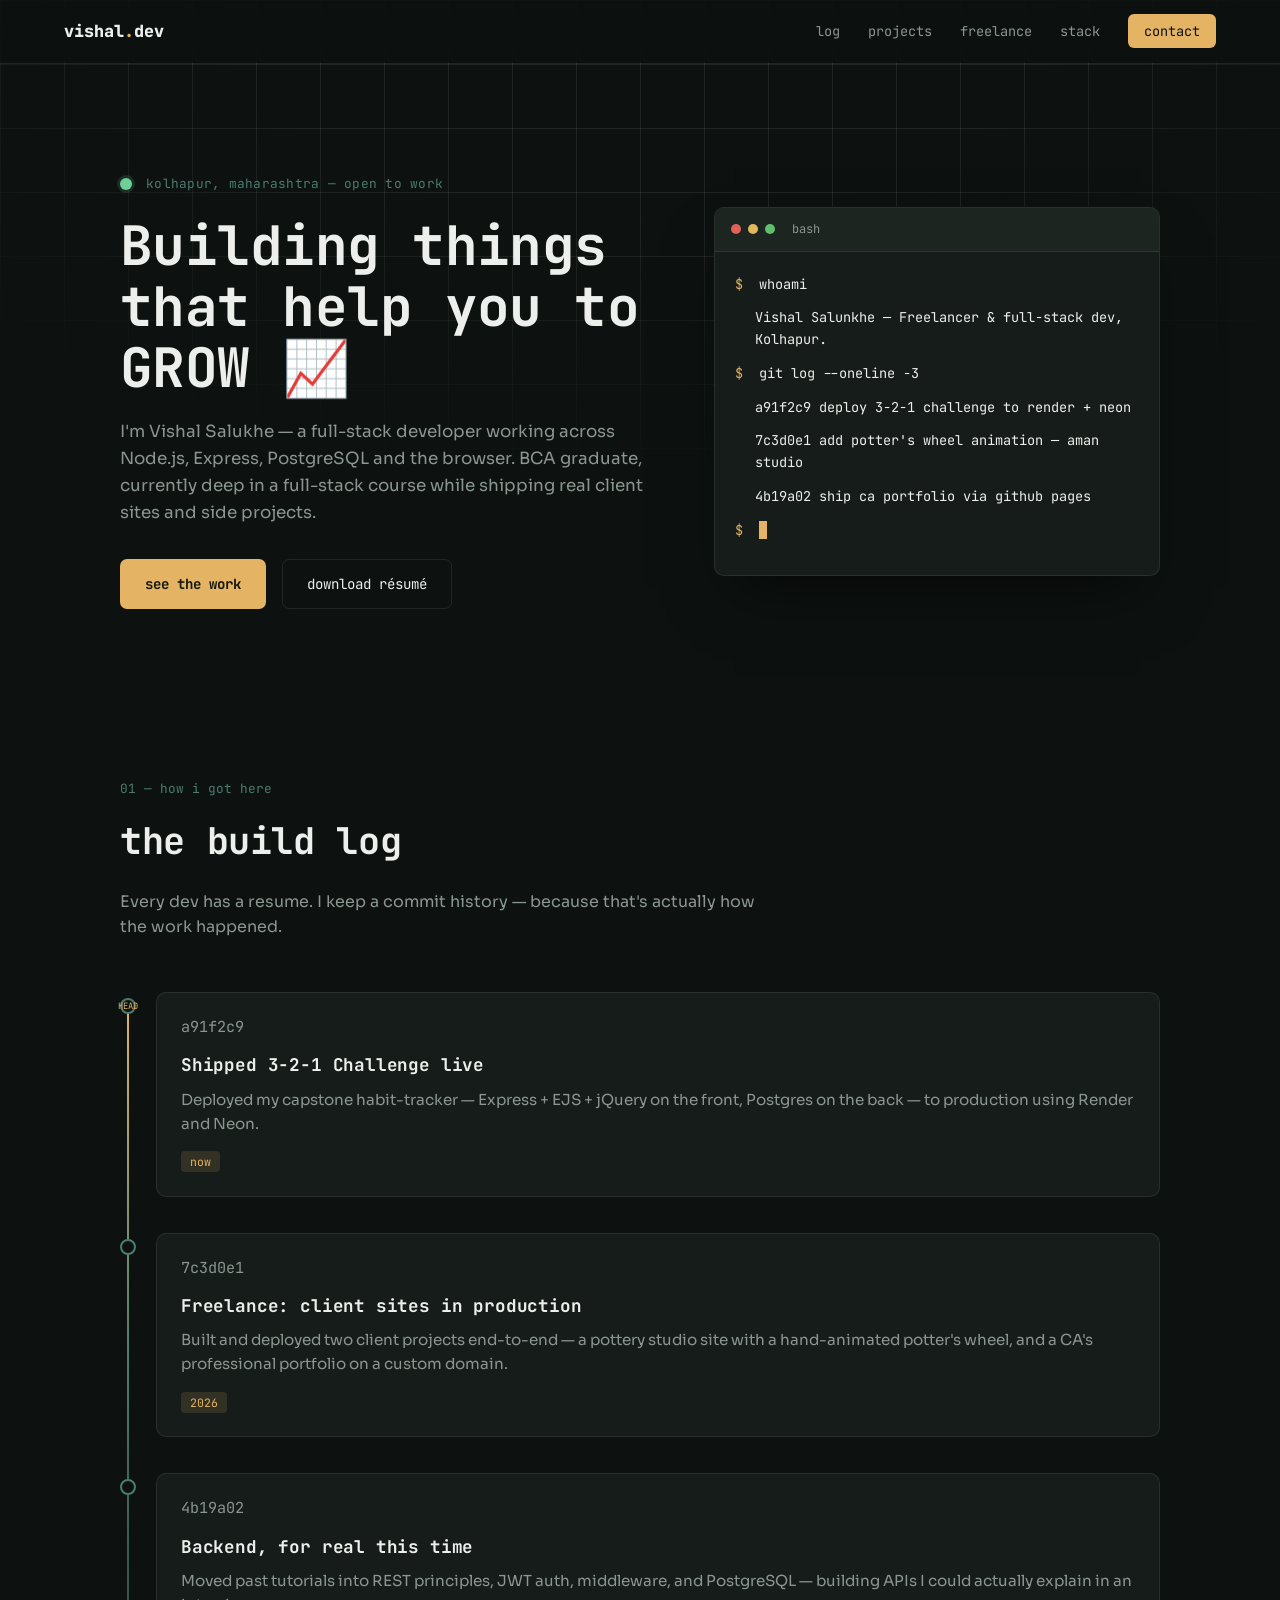
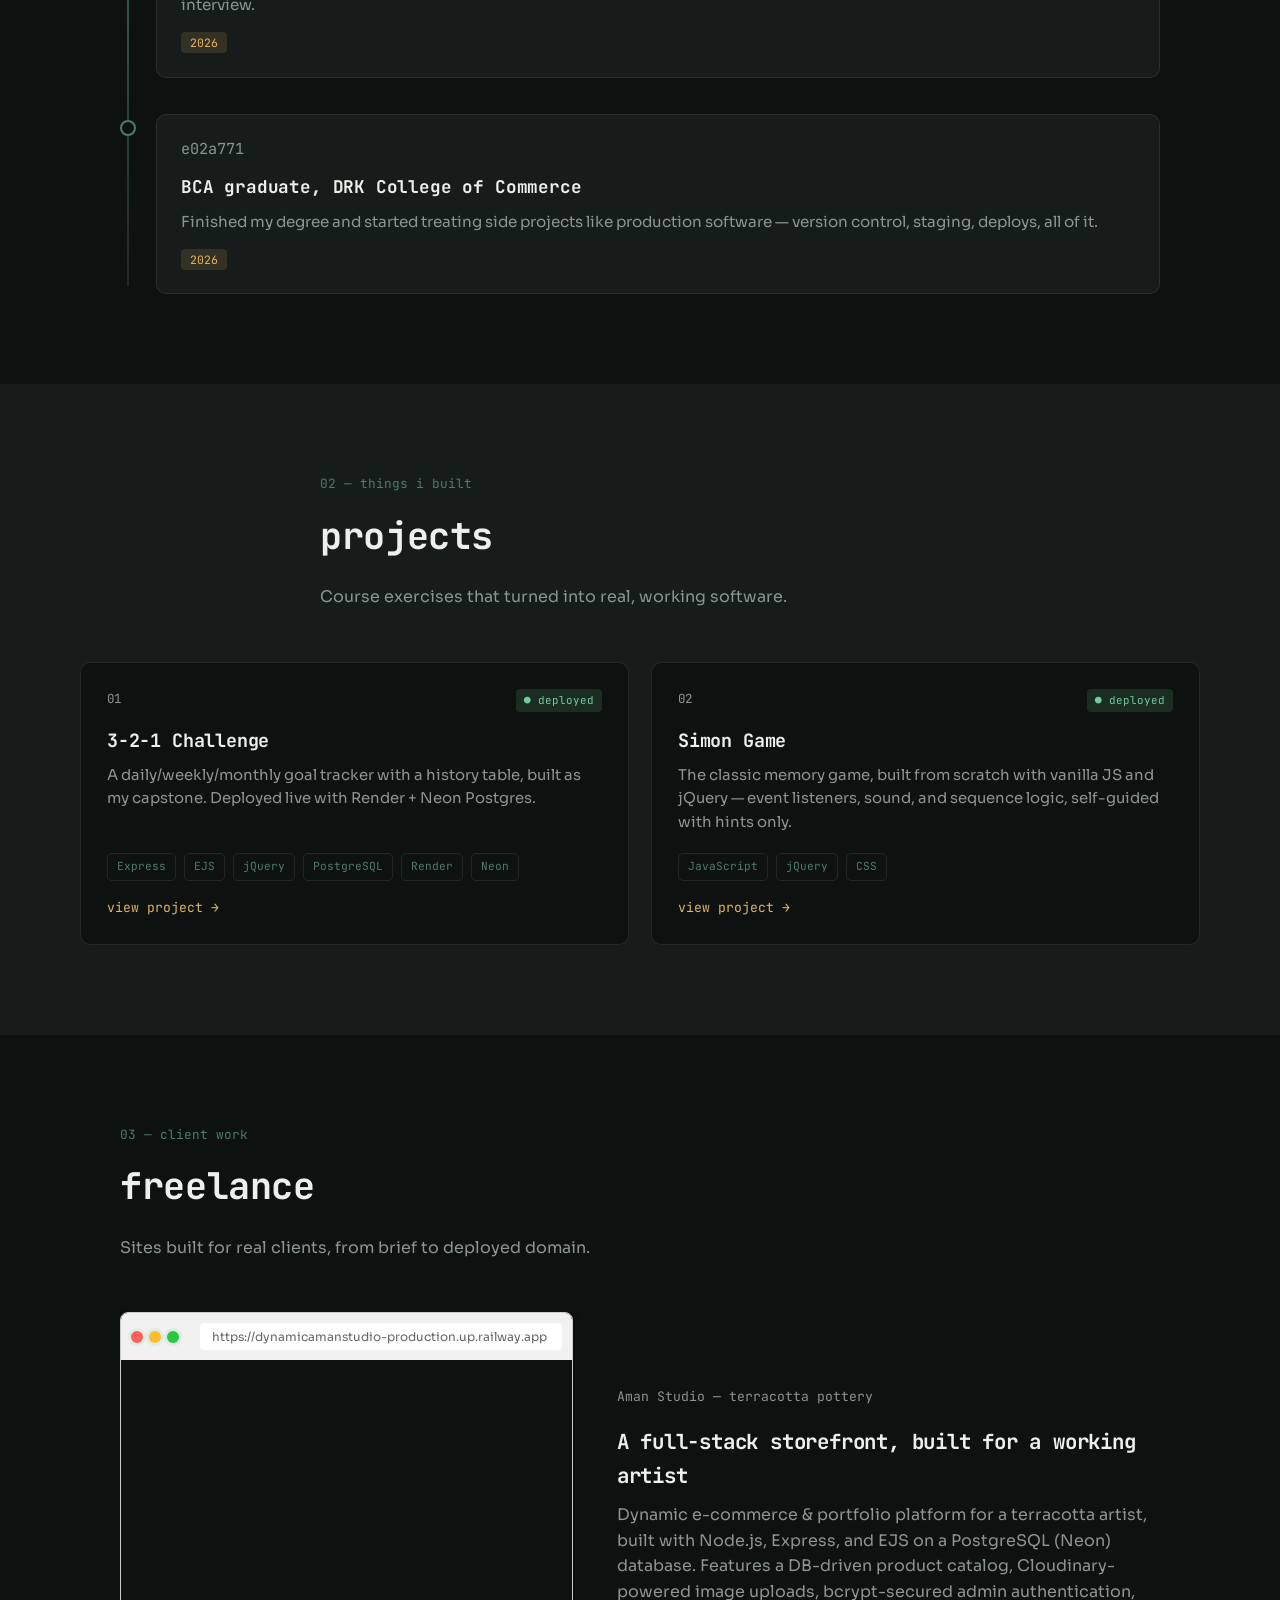
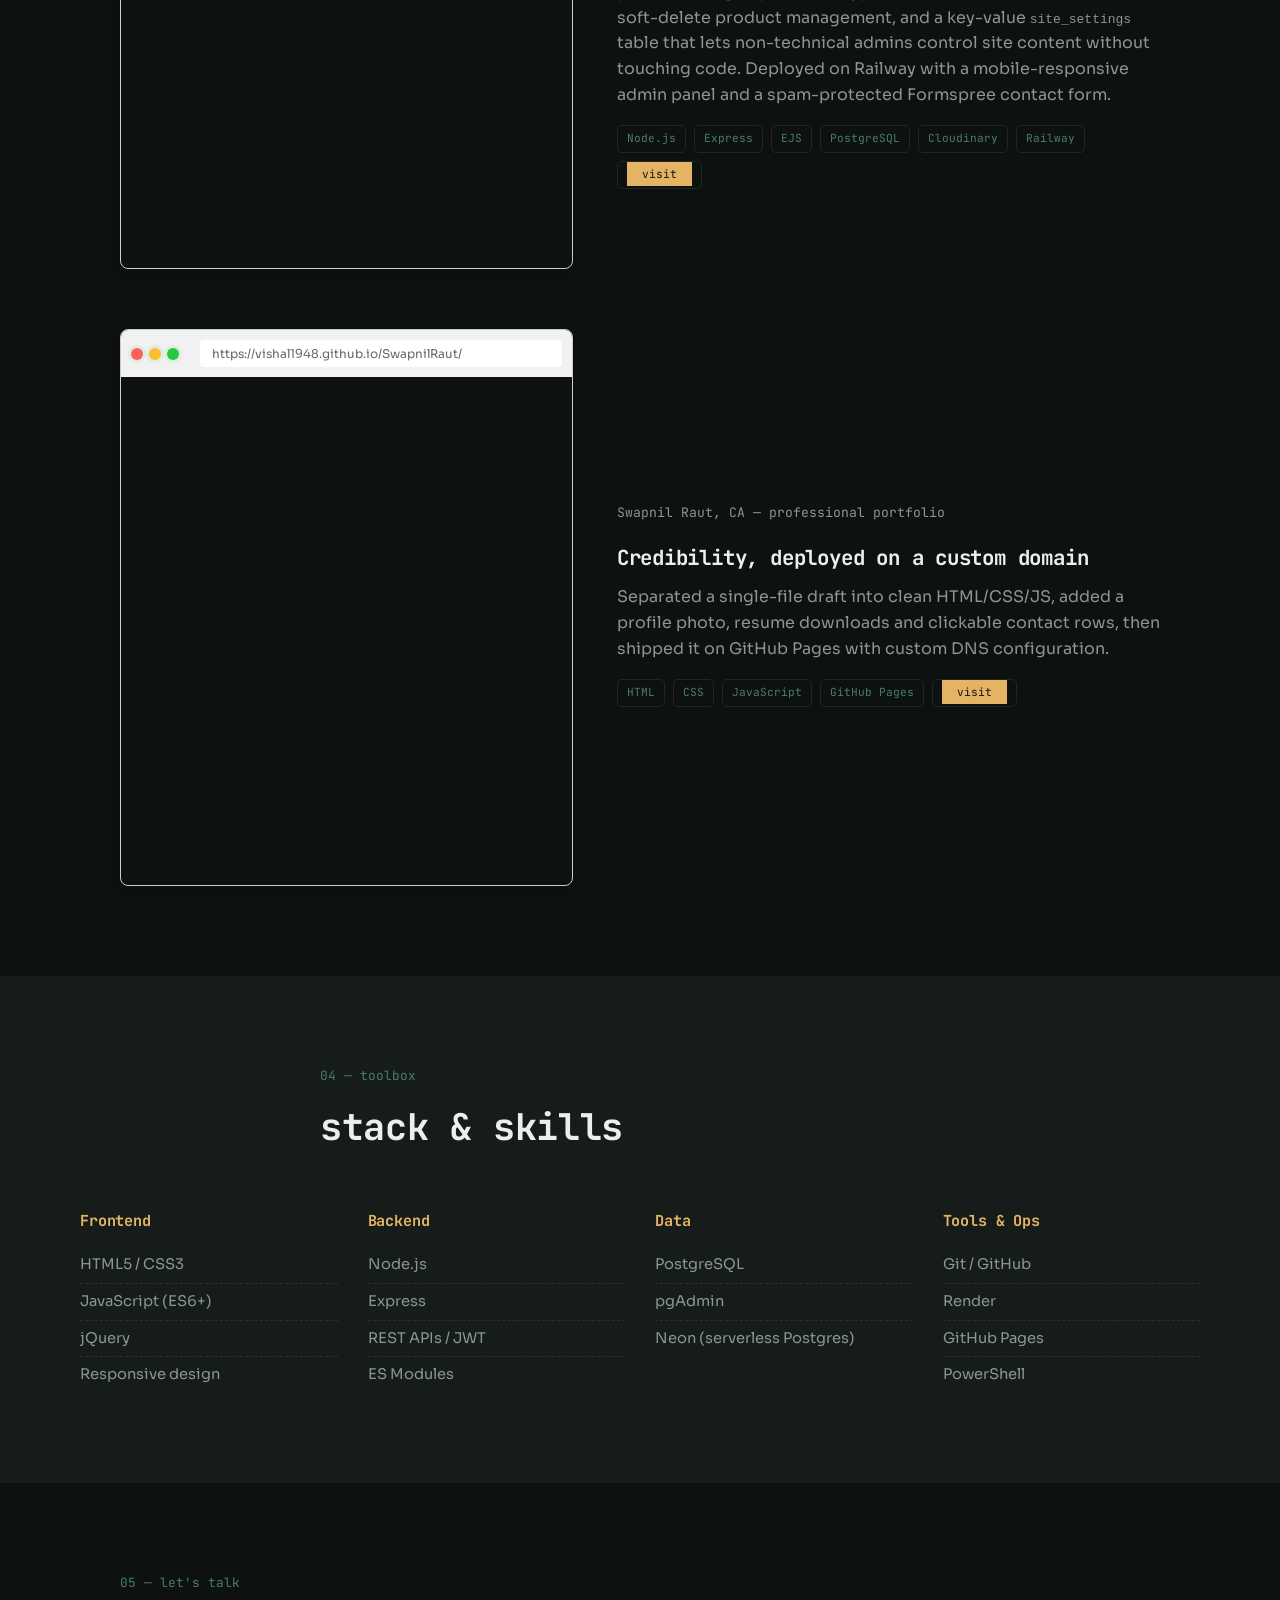
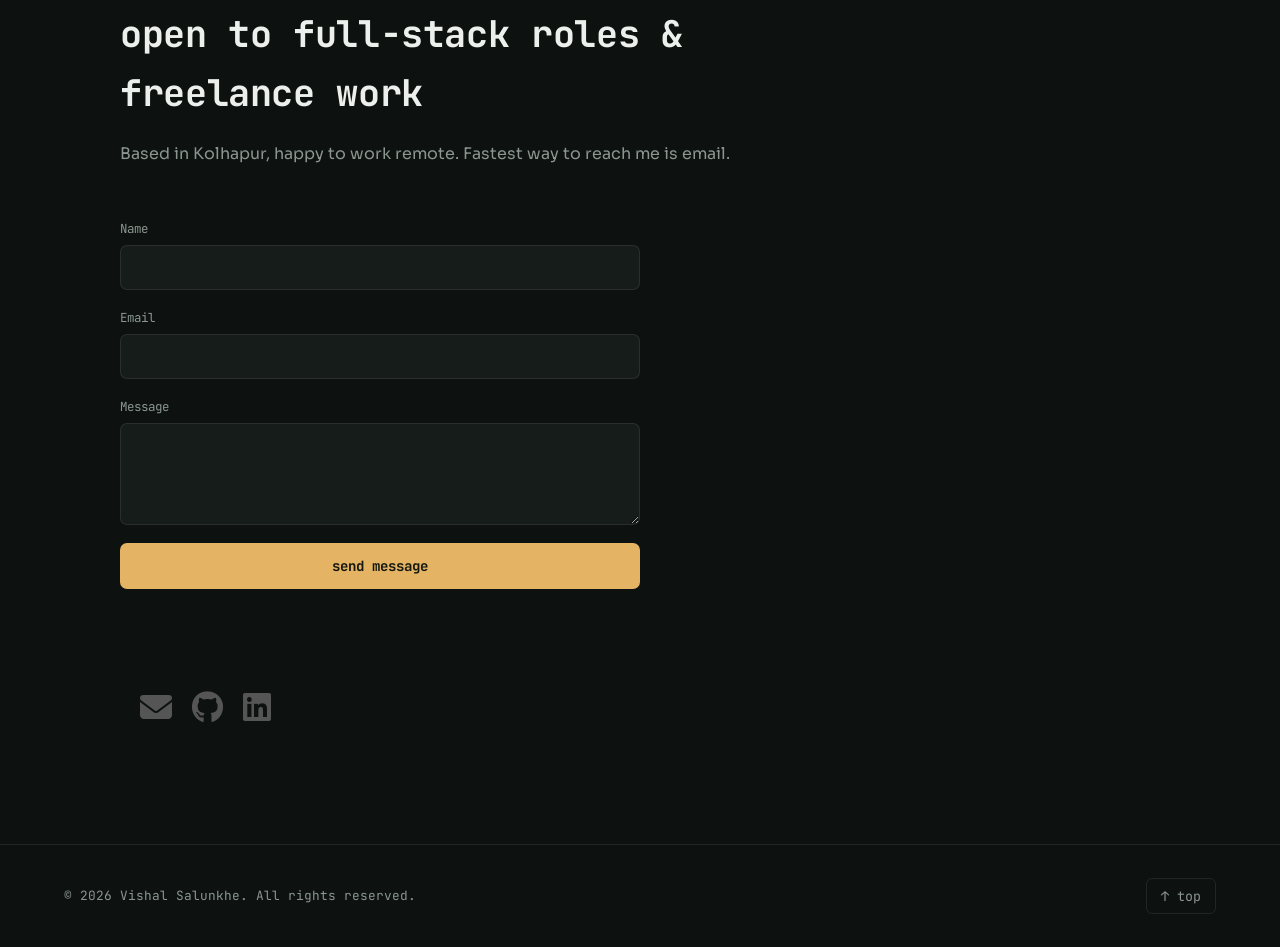
==== commit 0ae0a18f: "update with dynamic aman's studio content" ====
--- a/index.html
+++ b/index.html
@@ -154,18 +154,18 @@
             <span class="dot red"></span>
             <span class="dot yellow"></span>
             <span class="dot green"></span>
-            <div class="browser-search">https://vishal1948.github.io/AmansStudio/</div>
+            <div class="browser-search">https://dynamicamanstudio-production.up.railway.app</div>
           </div>
         <!-- The Live Preview Area -->
-        <iframe src="https://vishal1948.github.io/AmansStudio/" title="Project Preview" loading="lazy"></iframe>
+        <iframe src="https://dynamicamanstudio-production.up.railway.app" title="Project Preview" loading="lazy"></iframe>
       </div>
 
       <div class="freelance__body">
         <p class="freelance__client">Aman Studio &mdash; terracotta pottery</p>
-        <h3>A storefront that feels handmade</h3>
-        <p>Full rebuild in HTML/CSS/jQuery with a custom animated potter's wheel, a WhatsApp-based ordering flow, and a persistent cart bar — no backend required, just careful front-end craft.</p>
+        <h3>A full-stack storefront, built for a working artist</h3>
+        <p>Dynamic e-commerce &amp; portfolio platform for a terracotta artist, built with Node.js, Express, and EJS on a PostgreSQL (Neon) database. Features a DB-driven product catalog, Cloudinary-powered image uploads, bcrypt-secured admin authentication, soft-delete product management, and a key-value <code>site_settings</code> table that lets non-technical admins control site content without touching code. Deployed on Railway with a mobile-responsive admin panel and a spam-protected Formspree contact form.</p>
         <ul class="tags">
-          <li>HTML</li><li>CSS</li><li>jQuery</li><li>WhatsApp API</li><li><a href="https://vishal1948.github.io/AmansStudio/" target="_blank" style="background-color: #E4B363; color: #14180F; padding: 5px 15px;">visit</a></li>
+          <li>Node.js</li><li>Express</li><li>EJS</li><li>PostgreSQL</li><li>Cloudinary</li><li>Railway</li><li><a href="https://dynamicamanstudio-production.up.railway.app" target="_blank" style="background-color: #E4B363; color: #14180F; padding: 5px 15px;">visit</a></li>
         </ul>
       </div>
     </article>
